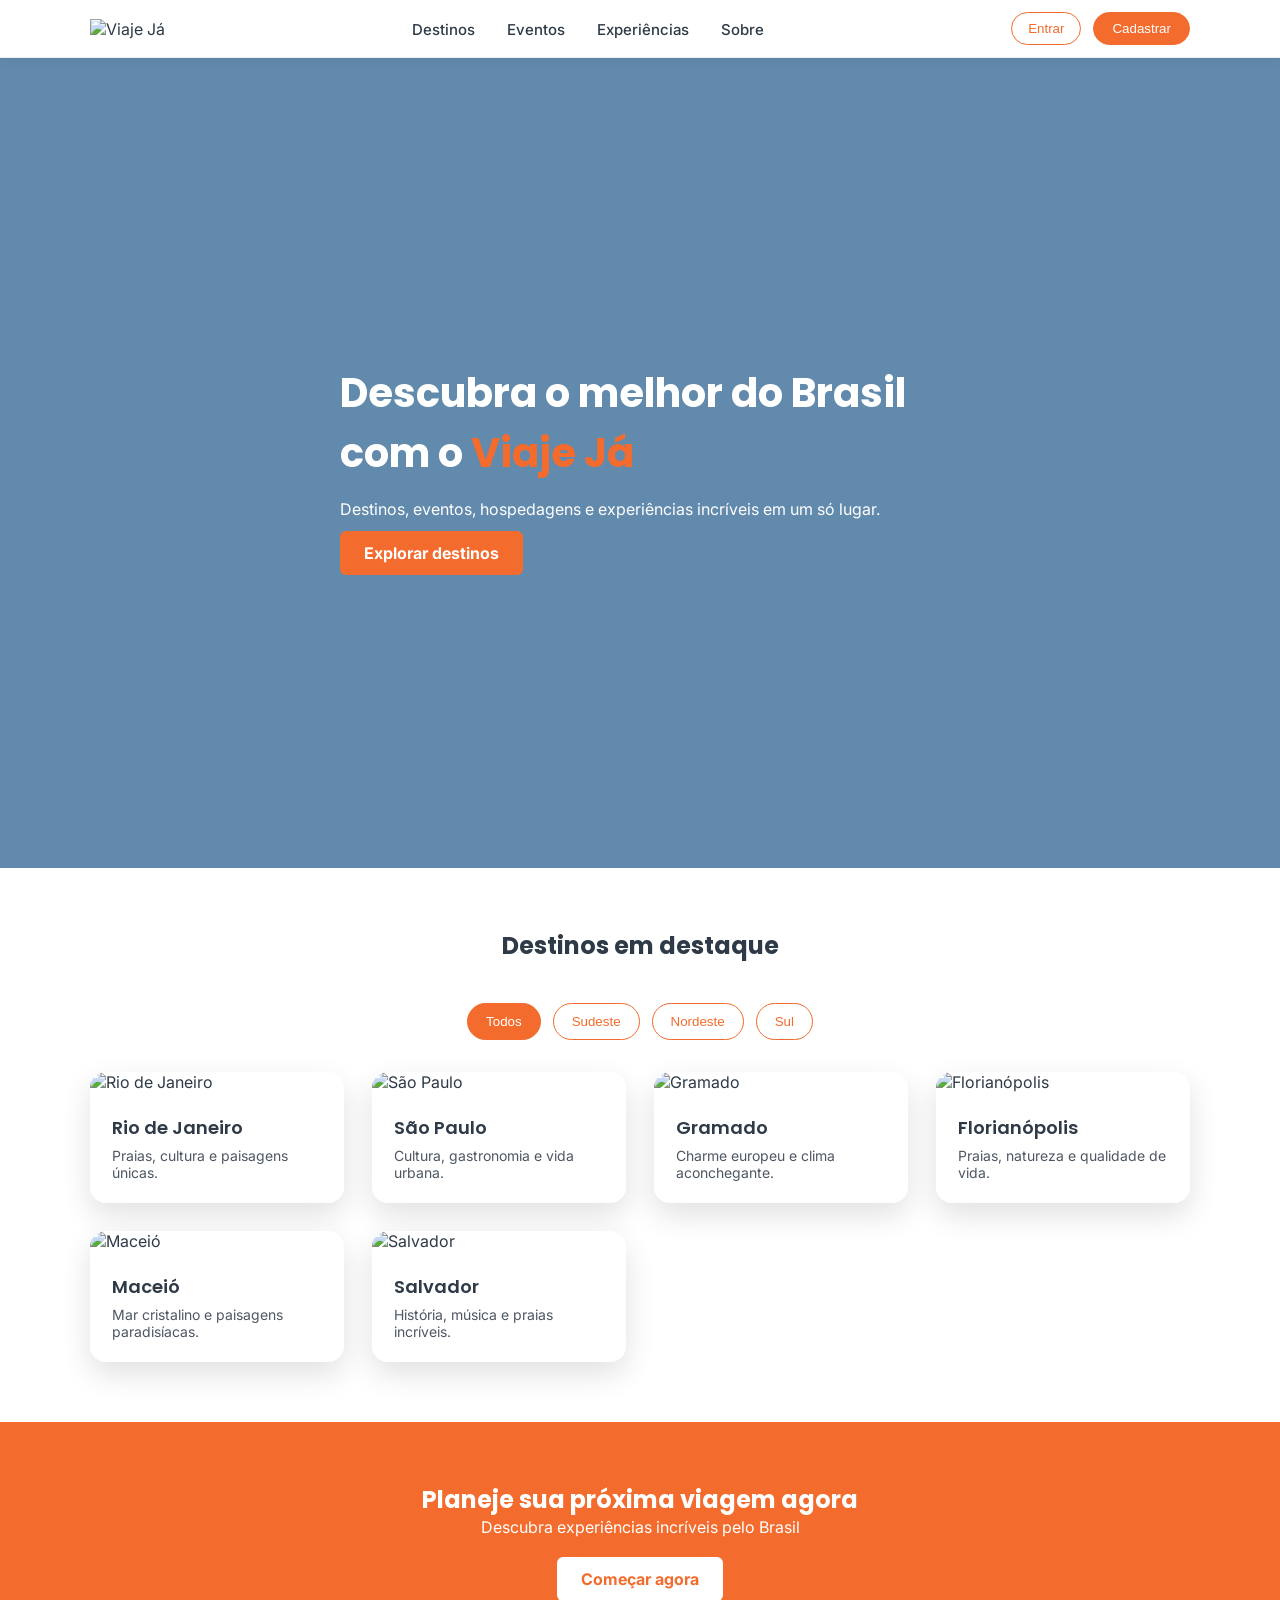
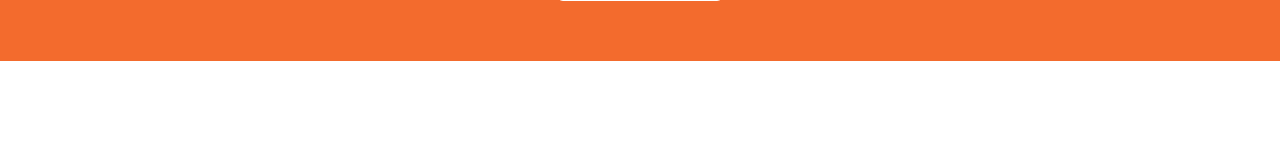
==== index.html @ ed5aede9 "Add files via upload" ====
<!DOCTYPE html>
<html lang="pt-BR">
<head>
  <meta charset="UTF-8" />
  <meta name="viewport" content="width=device-width, initial-scale=1.0" />
  <title>Viaje Já | Descubra o Brasil</title>
  <!-- FAVICON -->
  <link rel="icon" type="image/png" sizes="32x32" href="img/favicon_1.svg">
  <link rel="icon" type="image/png" sizes="16x16" href="img/favicon_1.svg">

  <!-- APPLE / MOBILE -->
  <link rel="apple-touch-icon" sizes="180x180" href="img/favicon_1.svg">
  <!-- SEO básico -->
  <meta name="description" content="Viaje Já — descubra destinos, eventos e experiências incríveis pelo Brasil.">

  <!-- Fonts -->
  <link href="https://fonts.googleapis.com/css2?family=Inter:wght@400;500&family=Poppins:wght@600;700&display=swap" rel="stylesheet">

  <!-- CSS -->
  <link rel="stylesheet" href="style.css" />

  <!-- JS -->
  <script defer src="main.js"></script>
</head>

<body>
  <!-- MODAL DE AUTENTICAÇÃO -->
<div class="modal" id="authModal">
  <div class="modal-content">
    <button class="modal-close">&times;</button>

    <h2 id="modalTitle">Entrar no Viaje Já</h2>

  <form id="authForm">

  <input type="email" id="email" placeholder="Email" required>

  <input type="password" id="password" placeholder="Senha" required>

  <div class="register-only">

    <input type="text" id="fullName" placeholder="Nome completo">

    <input type="password" id="confirmPassword" placeholder="Confirmar senha">

    <select>
      <option value="">Região onde você mora</option>
      <option>Norte</option>
      <option>Nordeste</option>
      <option>Centro-Oeste</option>
      <option>Sudeste</option>
      <option>Sul</option>
    </select>

  </div>

  <p class="form-error" id="formError"></p>

  <button type="submit" class="btn-primary" id="authSubmit">
    Entrar
  </button>

</form>

    <p class="modal-switch">
      <span id="switchText">Não tem conta?</span>
      <a href="#" id="switchAuth">Cadastre-se</a>
    </p>
  </div>
</div>

  <!-- HEADER -->
  <header class="header">
  <div class="container header-content">

    <!-- LOGO -->
    <a href="index.html" class="logo-link">
      <img src="img/logoVertical_1.svg" alt="Viaje Já" class="logo">
    </a>

    <!-- NAV -->
    <nav class="nav">
      <ul class="nav-list">
        <li><a href="destinos.html">Destinos</a></li>
        <li><a href="#">Eventos</a></li>
        <li><a href="#">Experiências</a></li>
        <li><a href="#">Sobre</a></li>
      </ul>
    </nav>

    <!-- AÇÕES -->
    <div class="header-actions">
      <button class="btn-login">Entrar</button>
      <button class="btn-register">Cadastrar</button>
    </div>

    <!-- MOBILE -->
    <button class="menu-toggle">☰</button>

  </div>
</header>


  <!-- HERO -->
  <section class="hero reveal" data-parallax>
    <div class="container hero-content">
      <h1>
        Descubra o melhor do Brasil com o
        <span>Viaje Já</span>
      </h1>

      <p>
        Destinos, eventos, hospedagens e experiências incríveis
        em um só lugar.
      </p>

      <a href="destinos.html" class="btn-primary">
        Explorar destinos
      </a>
    </div>
  </section>

  <!-- DESTINOS EM DESTAQUE -->
  <section class="section">
    <div class="container">

      <header class="section-header reveal">
        <h2 class="section-title">Destinos em destaque</h2>
      </header>

      <div class="filter reveal">
        <button class="filter-btn active" data-filter="all">Todos</button>
        <button class="filter-btn" data-filter="sudeste">Sudeste</button>
        <button class="filter-btn" data-filter="nordeste">Nordeste</button>
        <button class="filter-btn" data-filter="sul">Sul</button>
      </div>

      <div class="cards">

        <!-- CARD -->
        <div class="cards">

  <article class="card reveal" data-category="sudeste">
    <img src="img/destinos/rio-de-janeiro.jpg" alt="Rio de Janeiro">
    <div class="card-content">
      <h3>Rio de Janeiro</h3>
      <p>Praias, cultura e paisagens únicas.</p>
    </div>
  </article>

  <article class="card reveal" data-category="sudeste">
    <img src="img/destinos/sao-paulo.jpg" alt="São Paulo">
    <div class="card-content">
      <h3>São Paulo</h3>
      <p>Cultura, gastronomia e vida urbana.</p>
    </div>
  </article>

  <article class="card reveal" data-category="sul">
    <img src="img/destinos/gramado.jpg" alt="Gramado">
    <div class="card-content">
      <h3>Gramado</h3>
      <p>Charme europeu e clima aconchegante.</p>
    </div>
  </article>

  <article class="card reveal" data-category="sul">
    <img src="img/destinos/florianopolis.jpg" alt="Florianópolis">
    <div class="card-content">
      <h3>Florianópolis</h3>
      <p>Praias, natureza e qualidade de vida.</p>
    </div>
  </article>

  <article class="card reveal" data-category="nordeste">
    <img src="img/destinos/maceio.jpg" alt="Maceió">
    <div class="card-content">
      <h3>Maceió</h3>
      <p>Mar cristalino e paisagens paradisíacas.</p>
    </div>
  </article>

  <article class="card reveal" data-category="nordeste">
    <img src="img/destinos/salvador.jpg" alt="Salvador">
    <div class="card-content">
      <h3>Salvador</h3>
      <p>História, música e praias incríveis.</p>

</div>


      </div>
    </div>
  </section>

  <!-- CTA -->
  <section class="cta reveal">
    <div class="container cta-content">
      <h2>Planeje sua próxima viagem agora</h2>
      <p>Descubra experiências incríveis pelo Brasil</p>

      <a href="destinos.html" class="btn-secondary">
        Começar agora
      </a>
    </div>
  </section>

  <!-- FOOTER -->
  <footer class="footer reveal">
    <div class="container footer-content">
      <p>© 2025 Viaje Já — Todos os direitos reservados</p>
    </div>
  </footer>

</body>
</html>
---- style.css ----
/* =====================
   VARIÁVEIS
===================== */
:root {
  --blue: #0f4c81;
  --orange: #f36b2d;
  --text-dark: #2e3a47;
  --white: #ffffff;
}

/* =====================
   RESET
===================== */
* {
  margin: 0;
  padding: 0;
  box-sizing: border-box;
}

body {
  font-family: 'Inter', sans-serif;
  color: var(--text-dark);
  background-color: var(--white);
}

h1, h2, h3 {
  font-family: 'Poppins', sans-serif;
}


/* =====================
   GLOBAL
===================== */
.container {
  width: 90%;
  max-width: 1100px;
  margin: 0 auto;
}

a {
  text-decoration: none;
  color: inherit;
}

/* =====================
   HEADER
===================== */
.header {
  position: sticky;
  top: 0;
  z-index: 1000;

  background: var(--white);
  border-bottom: 1px solid #eee;
  box-shadow: 0 2px 10px rgba(0,0,0,0.05);
}

.header-content {
  display: flex;
  align-items: center;
  justify-content: space-between;

  padding: 12px 0; /* mais enxuto e elegante */
}

.logo {
  height: 44px;       /* tamanho ideal desktop */
  width: auto;
  object-fit: contain;
}

/* =====================
   NAV
===================== */
.nav-list {
  display: flex;
  gap: 32px;
  list-style: none;
}

.nav-list a {
  font-size: 15px;
  font-weight: 500;
  color: var(--text-dark);
  position: relative;
  padding: 6px 0;
  transition: color 0.3s ease;
}

/* Linha animada */
.nav-list a::after {
  content: "";
  position: absolute;
  left: 0;
  bottom: -6px;
  width: 0;
  height: 2px;
  background: var(--orange);
  transition: width 0.3s ease;
}

/* Hover */
.nav-list a:hover {
  color: var(--orange);
}

.nav-list a:hover::after {
  width: 100%;
}

/* Item ativo */
.nav-list a.active {
  color: var(--orange);
  font-weight: 600;
}

.nav-list a.active::after {
  width: 100%;
}

/* =====================
   AÇÕES (LOGIN / CADASTRO)
===================== */
.header-actions {
  display: flex;
  align-items: center;
  gap: 12px;
}

.btn-login {
  background: transparent;
  border: 1px solid var(--orange);
  color: var(--orange);
  padding: 8px 16px;
  border-radius: 20px;
  cursor: pointer;
  font-weight: 500;
  transition: all 0.3s ease;
}

.btn-register {
  background: var(--orange);
  color: var(--white);
  padding: 8px 18px;
  border: 1px solid var(--orange);
  border-radius: 20px;
  cursor: pointer;
  font-weight: 500;
  transition: all 0.3s ease;
}

.btn-login:hover {
  background: var(--orange);
  color: var(--white);
}

.btn-register:hover {
  opacity: 0.9;
  background: var(--white);
  color: var(--orange);
}

/* =====================
   MOBILE
===================== */
.menu-toggle {
  display: none;
  background: none;
  border: none;
  font-size: 24px;
}



/* =====================
   HERO
===================== */
.hero {
  position: relative;
  min-height: 90vh;
  display: flex;
  align-items: center;

  background-image: url("img/hero/home.hero.jpg");
  background-size: cover;
  background-position: center;
  background-attachment: fixed;

  color: var(--white);
  overflow: hidden;
}

.hero::after {
  content: "";
  position: absolute;
  inset: 0;
  background: rgba(15, 76, 129, 0.65);
  z-index: 1;
}

.hero-content {
  position: relative;
  z-index: 2;
  max-width: 600px;
}

.hero-content h1 {
  font-size: 2.5rem;
  margin-bottom: 16px;
}

.hero-content span {
  color: var(--orange);
}

.hero-content p {
  margin-bottom: 24px;
}

.btn-primary {
  background: var(--orange);
  color: var(--white);
  padding: 12px 24px;
  border-radius: 6px;
  font-weight: bold;
  cursor: pointer;
  border: none;
}

/* =====================
   SEÇÕES
===================== */
.section {
  padding: 60px 0;
}

.section-title {
  text-align: center;
  margin-bottom: 40px;
}

/* =====================
   CARDS – PREMIUM
===================== */
.cards {
  display: grid;
  grid-template-columns: repeat(auto-fit, minmax(240px, 1fr));
  gap: 28px;
}

/* Card base */
.card {
  position: relative;
  background: var(--white);
  border-radius: 16px;
  overflow: hidden;
  cursor: pointer;

  box-shadow: 0 12px 30px rgba(0,0,0,0.12);
  transition:
    transform 0.25s ease,
    box-shadow 0.25s ease;

  transform-origin: center;
  will-change: transform;
}

/* Hover principal (impacto real) */
.card:hover {
  transform: translateY(-12px) scale(1.08);
  box-shadow: 0 35px 70px rgba(0,0,0,0.25);
  z-index: 10;
}

/* Imagem */
.card img {
  width: 100%;
  height: 190px;
  object-fit: cover;

  transition: transform 0.45s ease;
}

/* Zoom suave na imagem */
.card:hover img {
  transform: scale(1.12);
}

/* Overlay elegante */
.card::before {
  content: "";
  position: absolute;
  inset: 0;
  background: linear-gradient(
    to bottom,
    rgba(15, 76, 129, 0) 35%,
    rgba(15, 76, 129, 0.65)
  );
  opacity: 0;
  transition: opacity 0.3s ease;
  z-index: 1;
}

.card:hover::before {
  opacity: 1;
}

/* Conteúdo */
.card-content {
  position: relative;
  padding: 22px;
  background: var(--white);
  z-index: 2;

  transition: transform 0.3s ease;
}

/* Leve elevação do texto */
.card:hover .card-content {
  transform: translateY(-4px);
}

/* Título */
.card-content h3 {
  margin-bottom: 6px;
  font-size: 18px;
  font-weight: 600;
}

/* Descrição */
.card-content p {
  font-size: 14px;
  opacity: 0.85;
}


/* =====================
   CTA
===================== */
.cta {
  background: var(--orange);
  color: var(--white);
  text-align: center;
  padding: 60px 0;
}

.btn-secondary {
  display: inline-block;
  margin-top: 20px;
  background: var(--white);
  color: var(--orange);
  padding: 12px 24px;
  border-radius: 6px;
  font-weight: bold;
}

/* =====================
   FOOTER
===================== */
.footer {
  background: #f1f1f1;
  text-align: center;
  padding: 20px 0;
}

/* =====================
   RESPONSIVO
===================== */
  @media (max-width: 768px) {

  /* NAV MOBILE (dropdown profissional) */
  .nav {
    position: absolute;
    top: 100%;
    left: 0;
    width: 100%;

    background: var(--white);
    border-bottom: 1px solid #eee;
    box-shadow: 0 8px 20px rgba(0,0,0,0.08);

    display: none;
  }

  .nav.active {
    display: block;
  }

  /* Lista vertical */
  .nav-list {
    flex-direction: column;
    gap: 0;
    padding: 12px 0;
  }

  .nav-list li {
    width: 100%;
  }

  .nav-list a {
    display: block;
    width: 100%;
    padding: 14px 20px;
    font-size: 16px;
  }

  .nav-list a:hover {
    background: #f8f8f8;
  }

  /* Header actions */
  .header-actions {
    gap: 8px;
  }

  .btn-login,
  .btn-register {
    padding: 6px 14px;
    font-size: 14px;
  }

  /* Botão hamburguer */
  .menu-toggle {
    display: block;
  }
}

.filter {
  display: flex;
  gap: 12px;
  margin-bottom: 32px;
  justify-content: center;
  flex-wrap: wrap;
}

.filter-btn {
  padding: 10px 18px;
  border-radius: 20px;
  border: 1px solid var(--orange);
  background: transparent;
  color: var(--orange);
  cursor: pointer;
  font-weight: 500;
  transition: all 0.3s ease;
}

.filter-btn:hover,
.filter-btn.active {
  background: var(--orange);
  color: var(--white);
}

.reveal {
  opacity: 0;
  transform: translateY(40px);
  transition: opacity 0.8s ease, transform 0.8s ease;
}

.reveal.active {
  opacity: 1;
  transform: translateY(0);
}

/* =====================
   MODAL DE LOGIN
===================== */
.modal {
  position: fixed;
  inset: 0;
  background: rgba(0,0,0,0.5);
  display: none;
  align-items: center;
  justify-content: center;
  z-index: 9999; /* 🔥 ISSO É O QUE FALTAVA */
}


.modal.active {
  display: flex;
}

.modal-content {
  background: var(--white);
  padding: 32px;
  border-radius: 12px;
  width: 100%;
  max-width: 360px;
  position: relative;
}

.modal-content h2 {
  margin-bottom: 20px;
}

.modal-content input {
  width: 100%;
  padding: 12px;
  margin-bottom: 12px;
  border-radius: 6px;
  border: 1px solid #ddd;
}

.modal-close {
  position: absolute;
  top: 12px;
  right: 16px;
  border: none;
  background: none;
  font-size: 22px;
  cursor: pointer;
}

/* =====================
   CAMPOS DE CADASTRO
===================== */

.register-only {
  display: none;
}

.modal-content select {
  width: 100%;
  padding: 12px;
  margin-bottom: 12px;
  border-radius: 6px;
  border: 1px solid #ddd;
}

.interests {
  margin: 12px 0;
  font-size: 14px;
}

.interests span {
  display: block;
  margin-bottom: 6px;
  font-weight: 600;
}

.interests label {
  display: inline-block;
  margin-right: 10px;
}

.user-greeting {
  font-weight: 500;
  color: var(--text-dark);
}

.form-error {
  display: none;
  color: #d93025;
  font-size: 14px;
  margin: 10px 0;
}
.form-error.active {
  display: block;
}
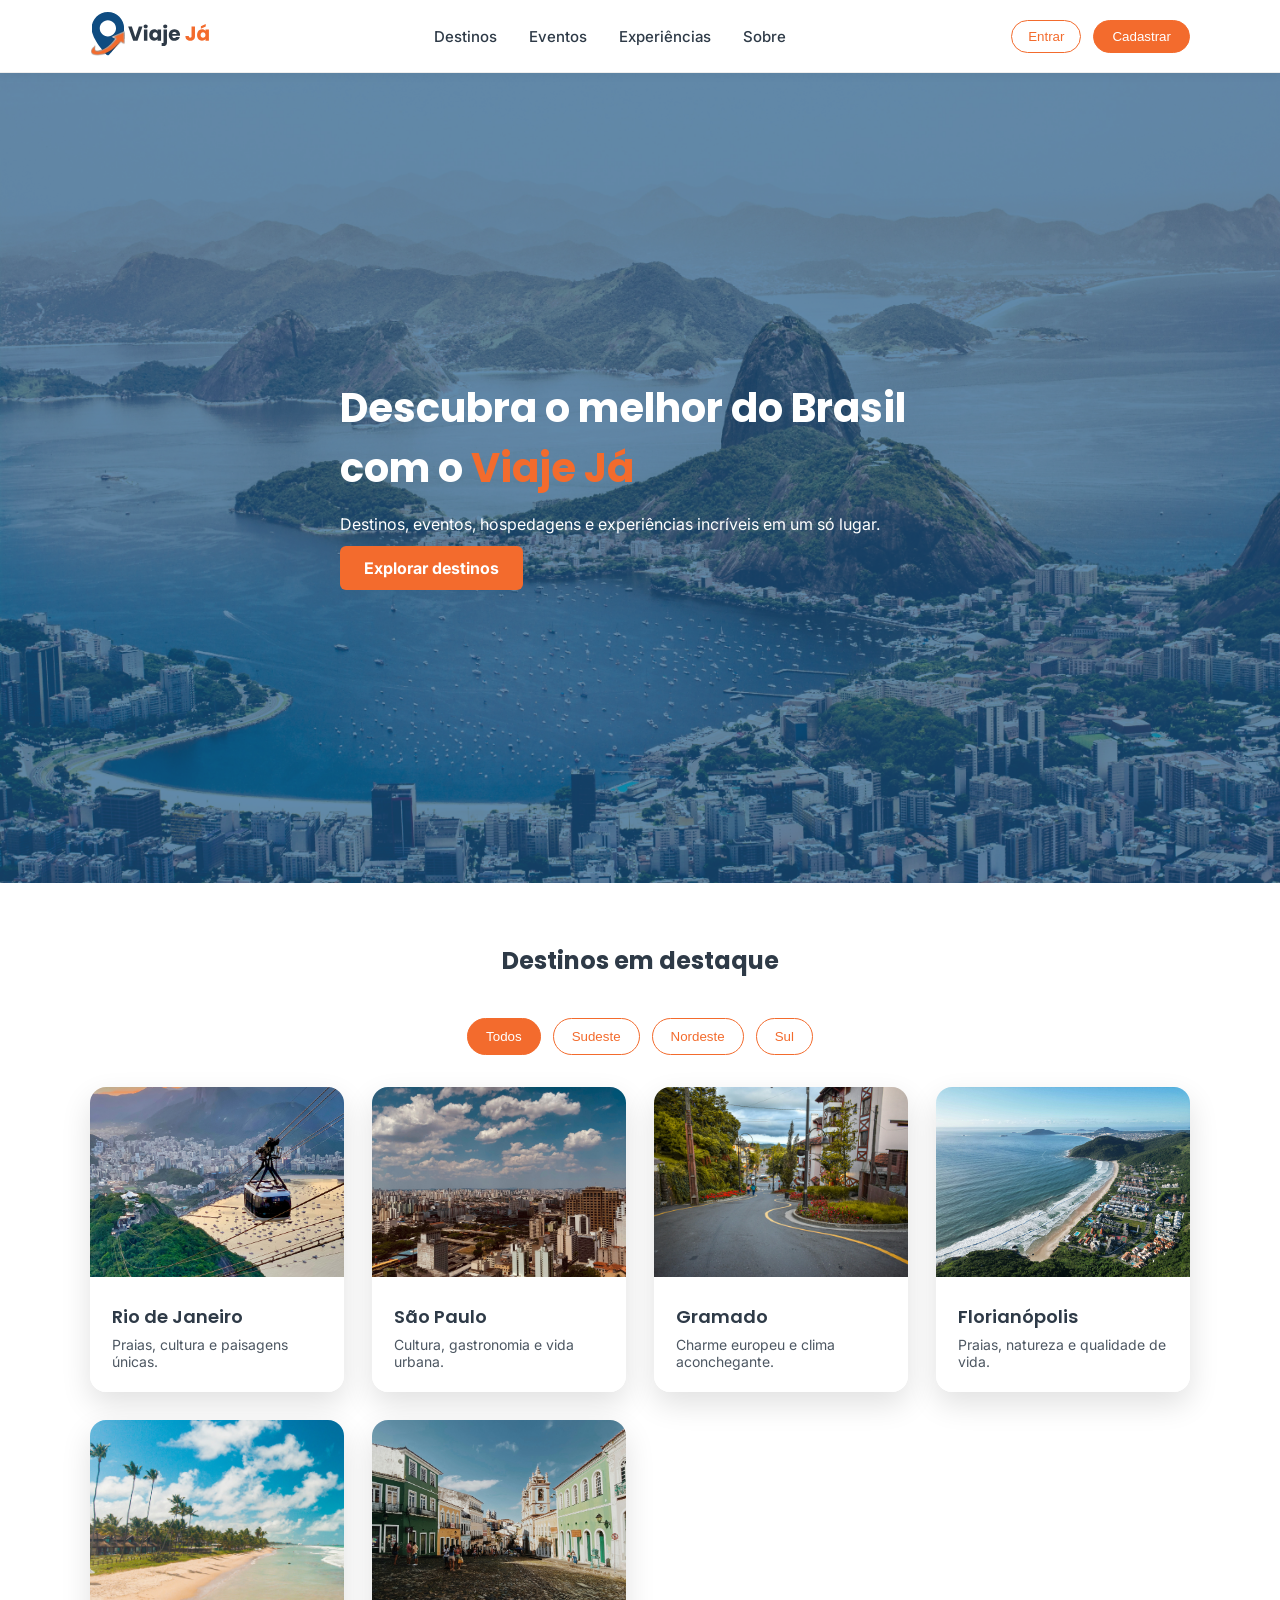
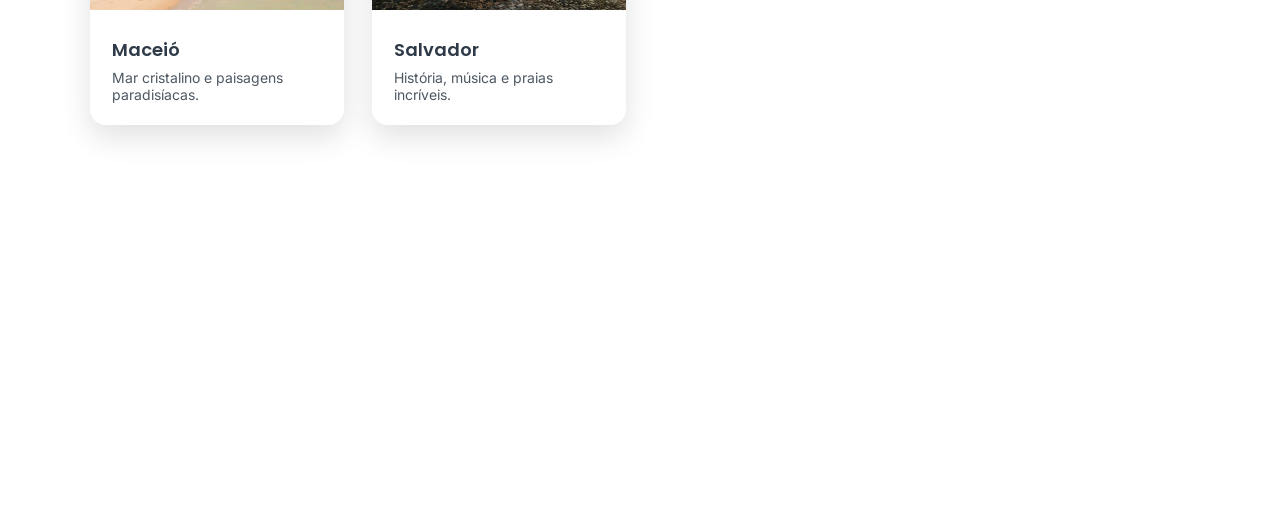
==== commit aab458e5: "alteração na animação de rolagem" ====
--- a/index.html
+++ b/index.html
@@ -135,8 +135,6 @@
         <button class="filter-btn" data-filter="sul">Sul</button>
       </div>
 
-      <div class="cards">
-
         <!-- CARD -->
         <div class="cards">
 
--- a/style.css
+++ b/style.css
@@ -68,6 +68,12 @@
   width: auto;
   object-fit: contain;
 }
+
+.header.scrolled {
+  backdrop-filter: blur(8px);
+  background: rgba(255,255,255,0.9);
+}
+
 
 /* =====================
    NAV
@@ -216,6 +222,22 @@
 .hero-content p {
   margin-bottom: 24px;
 }
+
+.hero-content {
+  animation: heroFade 1s ease-out forwards;
+}
+
+@keyframes heroFade {
+  from {
+    opacity: 0;
+    transform: translateY(30px);
+  }
+  to {
+    opacity: 1;
+    transform: translateY(0);
+  }
+}
+
 
 .btn-primary {
   background: var(--orange);
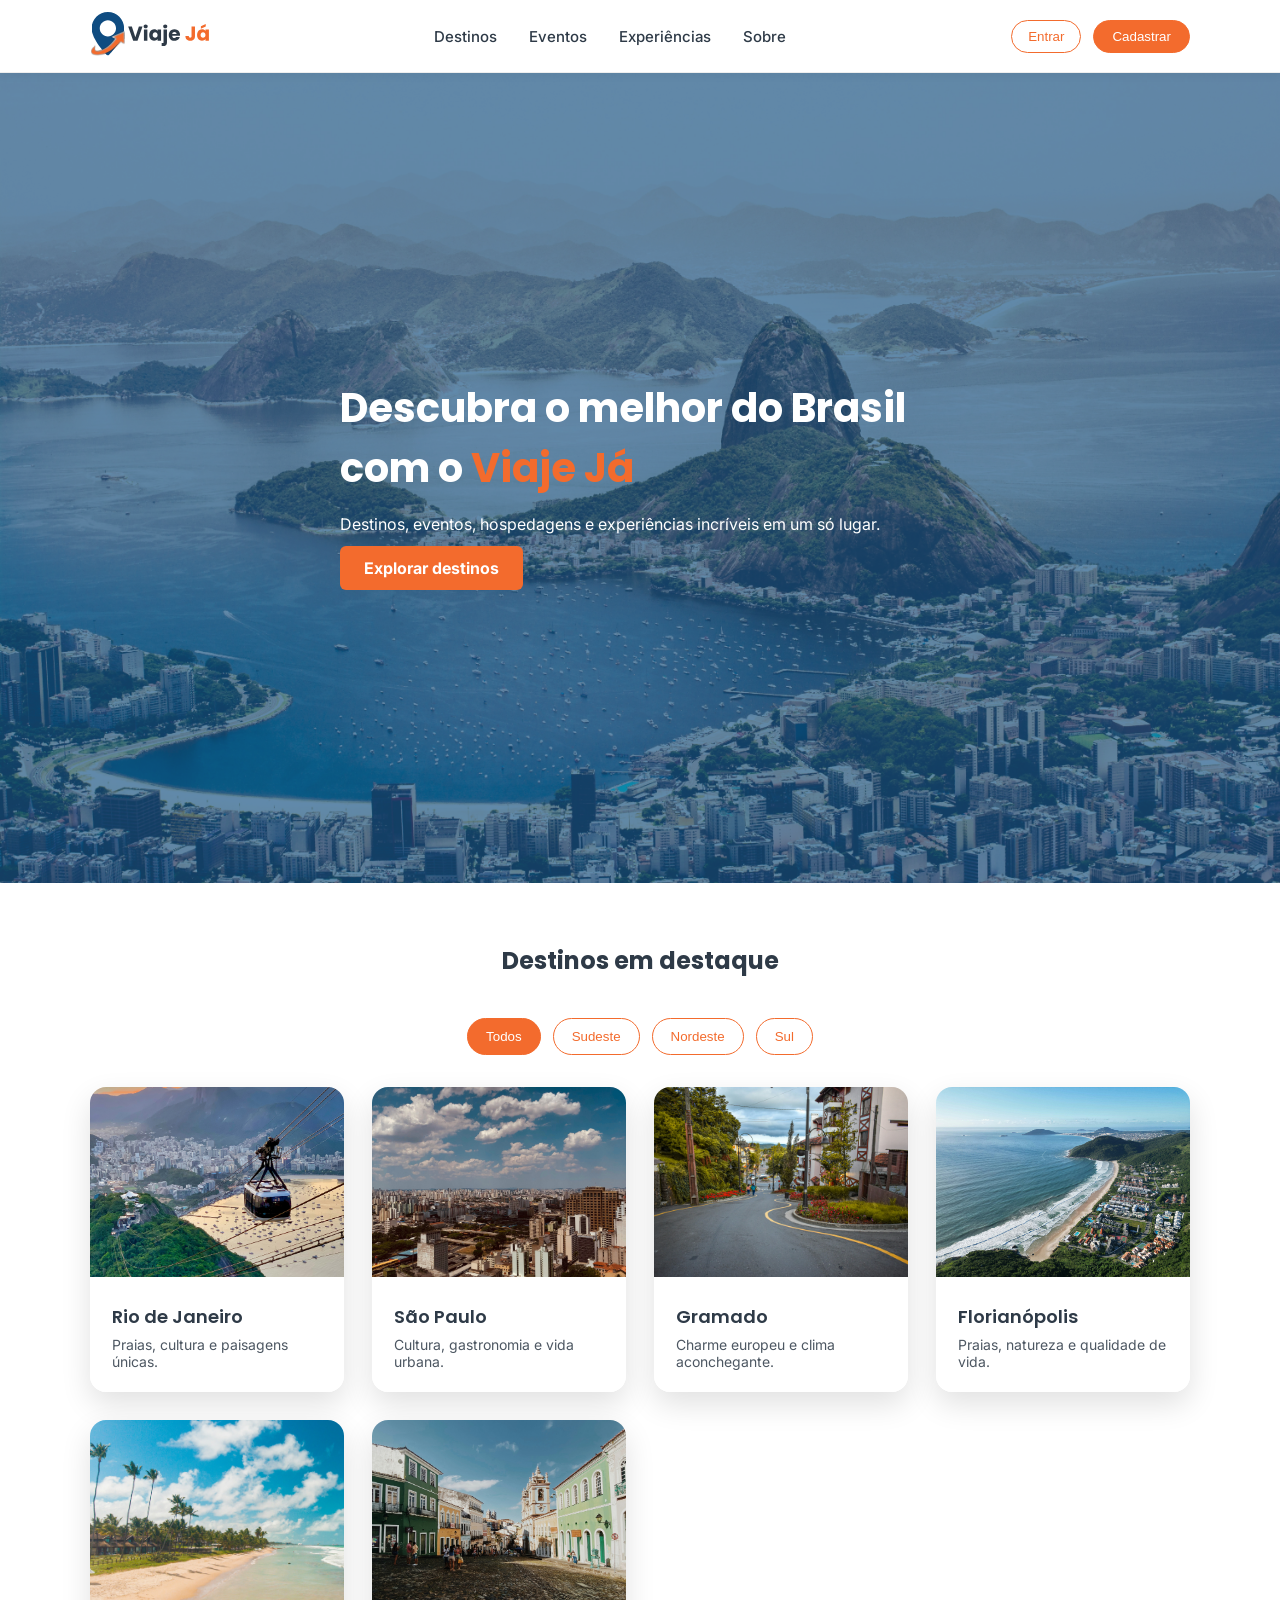
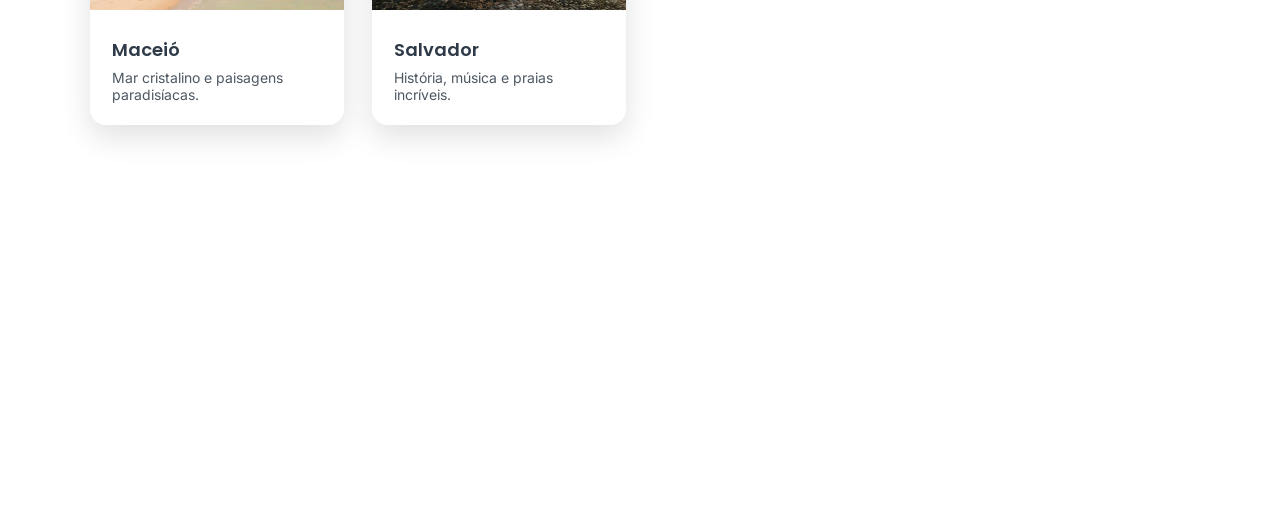
==== commit 2802d87b: "alteração do bug do scroll" ====
--- a/index.html
+++ b/index.html
@@ -202,7 +202,7 @@
       </a>
     </div>
   </section>
-
+  
   <!-- FOOTER -->
   <footer class="footer reveal">
     <div class="container footer-content">
--- a/style.css
+++ b/style.css
@@ -68,12 +68,6 @@
   width: auto;
   object-fit: contain;
 }
-
-.header.scrolled {
-  backdrop-filter: blur(8px);
-  background: rgba(255,255,255,0.9);
-}
-
 
 /* =====================
    NAV
@@ -222,22 +216,6 @@
 .hero-content p {
   margin-bottom: 24px;
 }
-
-.hero-content {
-  animation: heroFade 1s ease-out forwards;
-}
-
-@keyframes heroFade {
-  from {
-    opacity: 0;
-    transform: translateY(30px);
-  }
-  to {
-    opacity: 1;
-    transform: translateY(0);
-  }
-}
-
 
 .btn-primary {
   background: var(--orange);
